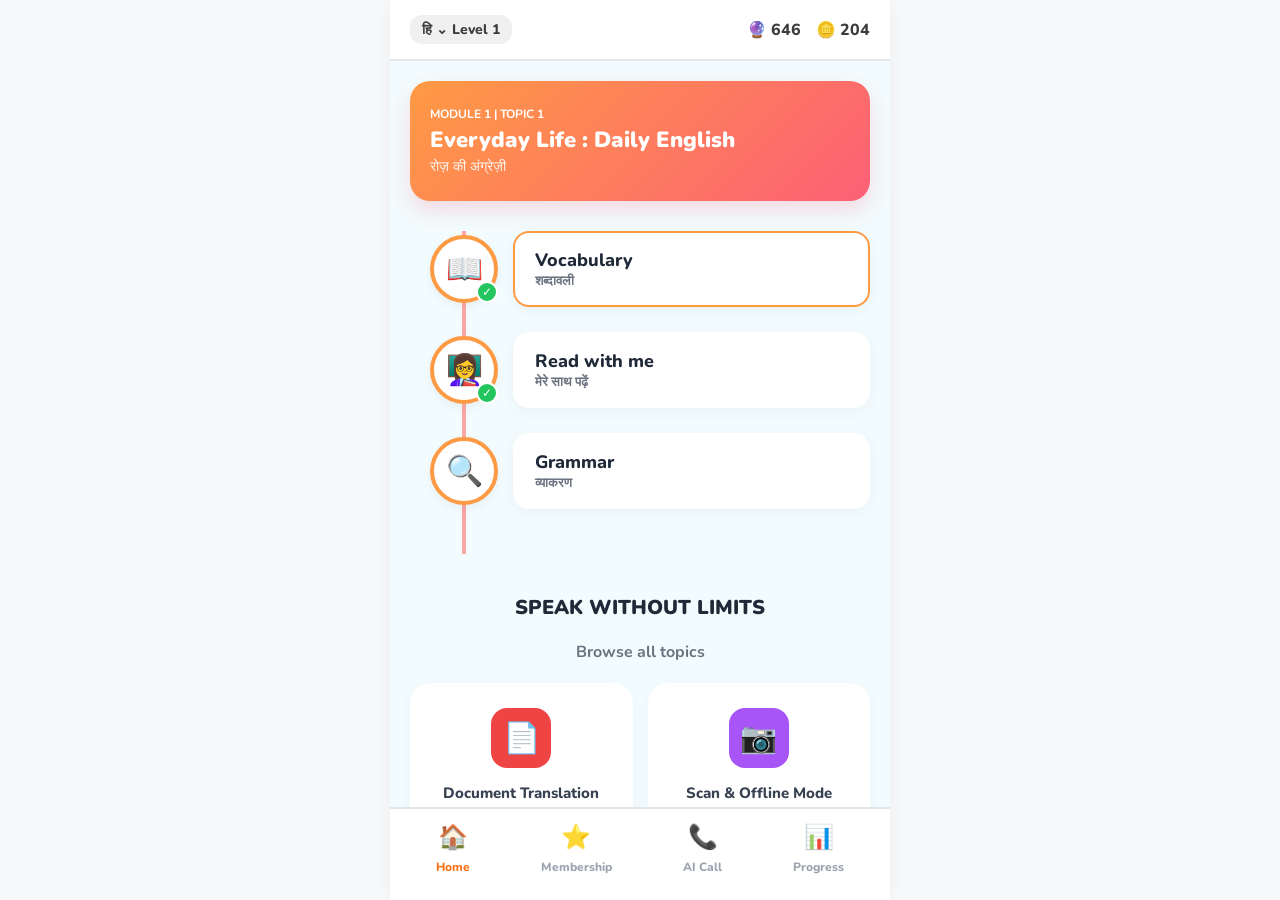
==== ai-voice-intro.html @ c95908e8 "update" ====
<!DOCTYPE html>
<html lang="en">
<head>
    <meta charset="UTF-8">
    <meta name="viewport" content="width=device-width, initial-scale=1.0, maximum-scale=1.0, user-scalable=no">
    <title>GyanAstra - Premium UI & Working AI</title>
    <link href="https://fonts.googleapis.com/css2?family=Nunito:wght@400;600;700;800;900&display=swap" rel="stylesheet">
    <style>
        /* ================= GLOBAL STYLES ================= */
        * { box-sizing: border-box; margin: 0; padding: 0; font-family: 'Nunito', sans-serif; user-select: none; -webkit-tap-highlight-color: transparent; }
        body { background: #f7f9fa; color: #3c3c3c; overflow: hidden; height: 100vh; display: flex; flex-direction: column; }
        
        .screen { display: none; flex-direction: column; height: 100vh; width: 100%; max-width: 500px; margin: 0 auto; position: relative; background: #ffffff; box-shadow: 0 0 20px rgba(0,0,0,0.05); }
        .screen.active { display: flex; animation: slideIn 0.3s ease; }
        @keyframes slideIn { from { opacity: 0; transform: translateX(20px); } to { opacity: 1; transform: translateX(0); } }

        /* ================= DASHBOARD SCREEN ================= */
        .top-bar { display: flex; justify-content: space-between; align-items: center; padding: 15px 20px; background: #fff; border-bottom: 2px solid #e5e5e5; z-index: 10; }
        .lang-select { background: #f0f0f0; padding: 5px 12px; border-radius: 12px; font-weight: 800; font-size: 14px; }
        .stats-right { display: flex; gap: 15px; font-weight: 800; font-size: 16px; align-items: center; }
        .stat-icon { display: inline-flex; align-items: center; gap: 4px; }

        .dash-content { flex: 1; overflow-y: auto; padding: 20px; padding-bottom: 100px; background: #f2fbfd; }

        /* Module Header */
        .module-header {
            background: linear-gradient(135deg, #ff9a44, #fc6076);
            border-radius: 20px; padding: 25px 20px; color: white; margin-bottom: 30px;
            box-shadow: 0 10px 20px rgba(252, 96, 118, 0.2); cursor: pointer;
        }
        .module-subtitle { font-size: 12px; font-weight: 700; text-transform: uppercase; margin-bottom: 5px; }
        .module-title { font-size: 22px; font-weight: 900; line-height: 1.2; }
        .module-hindi { font-size: 14px; opacity: 0.9; margin-top: 4px; }

        /* Vertical Path */
        .path-container { position: relative; margin-left: 20px; padding-bottom: 20px; }
        .path-line { position: absolute; left: 32px; top: 0; bottom: 0; width: 4px; background: #fca5a5; z-index: 1; }
        
        .path-node { display: flex; align-items: center; gap: 15px; margin-bottom: 25px; position: relative; z-index: 2; cursor: pointer; }
        .path-node:active { transform: scale(0.98); }
        .node-icon-wrapper { position: relative; width: 68px; height: 68px; border-radius: 50%; background: white; border: 4px solid #ff9a44; display: grid; place-items: center; box-shadow: 0 4px 10px rgba(0,0,0,0.05); }
        .node-icon { font-size: 30px; }
        .node-check { position: absolute; bottom: -4px; right: -4px; background: #22c55e; color: white; width: 22px; height: 22px; border-radius: 50%; display: grid; place-items: center; font-size: 12px; border: 2px solid white; }
        
        .node-card { background: white; flex: 1; padding: 15px 20px; border-radius: 16px; box-shadow: 0 4px 15px rgba(0,0,0,0.04); border: 2px solid transparent; }
        .path-node.active .node-card { border-color: #ff9a44; }
        .node-title { font-size: 18px; font-weight: 800; color: #1f2937; }
        .node-subtitle { font-size: 13px; color: #6b7280; font-weight: 600; }

        /* Grid Categories */
        .section-title { text-align: center; font-size: 20px; font-weight: 900; color: #1f2937; margin: 40px 0 20px; }
        .grid-menu { display: grid; grid-template-columns: 1fr 1fr; gap: 15px; }
        .grid-item { background: white; border-radius: 20px; padding: 25px 15px; text-align: center; cursor: pointer; box-shadow: 0 4px 15px rgba(0,0,0,0.03); transition: 0.2s; }
        .grid-item:active { transform: translateY(4px); }
        .grid-icon { width: 60px; height: 60px; border-radius: 16px; display: grid; place-items: center; font-size: 30px; margin: 0 auto 15px; color: white; }
        .grid-title { font-size: 15px; font-weight: 800; color: #374151; }

        /* Bottom Nav */
        .bottom-nav { position: fixed; bottom: 0; left: 0; right: 0; max-width: 500px; margin: 0 auto; background: white; border-top: 2px solid #e5e5e5; display: flex; justify-content: space-around; padding: 12px 10px 25px; z-index: 100; }
        .nav-btn { background: none; border: none; display: flex; flex-direction: column; align-items: center; gap: 6px; color: #9ca3af; font-weight: 800; font-size: 12px; cursor: pointer; }
        .nav-btn i { font-size: 24px; font-style: normal; }
        .nav-btn.active { color: #f97316; }

        /* ================= LESSON SCREEN (Duolingo Style) ================= */
        .lesson-screen-wrapper { background: #ce82ff; flex: 1; display: flex; flex-direction: column; transition: background 0.5s ease; }
        .lesson-header { display: flex; align-items: center; padding: 20px; gap: 15px; }
        .btn-close { background: none; border: none; color: white; font-size: 28px; cursor: pointer; opacity: 0.8; }
        
        .progress-track { flex: 1; height: 16px; background: rgba(255,255,255,0.3); border-radius: 10px; overflow: hidden; position: relative; }
        .progress-fill { height: 100%; width: 50%; background: #ffc800; border-radius: 10px; transition: width 0.3s ease; }
        .heart-count { color: white; font-weight: 900; font-size: 18px; display: flex; align-items: center; gap: 5px; }

        .lesson-card { background: white; flex: 1; border-top-left-radius: 30px; border-top-right-radius: 30px; padding: 30px 20px; display: flex; flex-direction: column; overflow-y: auto; padding-bottom: 140px; }
        .lesson-instruction { font-size: 24px; font-weight: 900; color: #3c3c3c; margin-bottom: 25px; }
        
        .char-area { display: flex; align-items: flex-start; gap: 15px; margin-bottom: 30px; }
        .char-avatar { font-size: 70px; }
        
        .speech-bubble { border: 2px solid #e5e5e5; border-radius: 16px; padding: 15px 20px; position: relative; display: flex; align-items: center; gap: 12px; flex: 1; }
        .btn-audio { background: #1cb0f6; border: none; border-bottom: 4px solid #1899d6; color: white; width: 45px; height: 45px; border-radius: 12px; font-size: 20px; cursor: pointer; display: grid; place-items: center; }
        .speech-text { font-size: 18px; font-weight: 600; color: #3c3c3c; }

        /* Word Blocks */
        .answer-lines { min-height: 60px; border-bottom: 2px solid #e5e5e5; border-top: 2px solid #e5e5e5; padding: 15px 0; margin-bottom: 25px; display: flex; flex-wrap: wrap; gap: 10px; }
        .word-bank { display: flex; flex-wrap: wrap; gap: 10px; justify-content: center; }
        .word-chip { border: 2px solid #e5e5e5; border-bottom: 4px solid #e5e5e5; border-radius: 12px; padding: 12px 18px; font-size: 18px; font-weight: 700; color: #3c3c3c; cursor: pointer; background: white; }
        .word-chip.placeholder { background: #e5e5e5; border-color: #e5e5e5; color: transparent; pointer-events: none; }

        /* Bottom Feedback Drawer */
        .bottom-action-bar { position: fixed; bottom: 0; left: 0; right: 0; max-width: 500px; margin: 0 auto; background: white; border-top: 2px solid #e5e5e5; padding: 20px; display: flex; flex-direction: column; gap: 15px; z-index: 100; }
        .bottom-action-bar.correct { background: #d7ffb8; border-top-color: #d7ffb8; }
        .bottom-action-bar.wrong { background: #ffdfe0; border-top-color: #ffdfe0; }
        
        .feedback-text { display: none; font-size: 20px; font-weight: 900; }
        .bottom-action-bar.correct .feedback-text { display: block; color: #58a700; }
        .bottom-action-bar.wrong .feedback-text { display: block; color: #ea2b2b; }
        .feedback-sub { display: none; font-size: 15px; font-weight: 700; color: #ea2b2b; margin-top: 4px; }
        .bottom-action-bar.wrong .feedback-sub { display: block; }

        .btn-check-action { background: #e5e5e5; color: #afafaf; border: none; border-bottom: 4px solid #cecece; border-radius: 16px; padding: 16px; font-size: 18px; font-weight: 900; text-transform: uppercase; cursor: pointer; width: 100%; }
        .btn-check-action.active { background: #58cc02; color: white; border-bottom-color: #58a700; }
        .bottom-action-bar.correct .btn-check-action { background: #58cc02; color: white; border-bottom-color: #58a700; }
        .bottom-action-bar.wrong .btn-check-action { background: #ff4b4b; color: white; border-bottom-color: #ea2b2b; }

        /* Mic Container */
        .mic-container { display: none; flex-direction: column; align-items: center; margin-top: 20px; }
        .btn-mic-large { width: 100px; height: 100px; border-radius: 50%; background: #1cb0f6; border: none; border-bottom: 8px solid #1899d6; color: white; font-size: 40px; cursor: pointer; display: grid; place-items: center; }
        .btn-mic-large.listening { background: #ff4b4b; border-bottom-color: #ea2b2b; animation: pulseMic 1s infinite alternate; }
        @keyframes pulseMic { from { box-shadow: 0 0 0 0 rgba(255, 75, 75, 0.4); } to { box-shadow: 0 0 0 20px rgba(255, 75, 75, 0); } }

        /* ================= AI CHAT SCREEN ================= */
        .ai-chat-screen { background: #f0fdf4; flex: 1; display: flex; flex-direction: column; }
        .ai-chat-header { background: #22c55e; color: white; padding: 15px 20px; display: flex; align-items: center; gap: 15px; font-size: 20px; font-weight: 800; }
        .chat-box { flex: 1; padding: 20px; overflow-y: auto; display: flex; flex-direction: column; gap: 15px; padding-bottom: 120px; }
        .msg { max-width: 80%; padding: 15px; border-radius: 16px; font-size: 16px; font-weight: 700; line-height: 1.4; }
        .msg-ai { background: white; border: 2px solid #e5e5e5; align-self: flex-start; color: #374151; }
        .msg-user { background: #22c55e; color: white; align-self: flex-end; }
        
        .ai-mic-area { position: fixed; bottom: 0; left: 0; right: 0; max-width: 500px; margin: 0 auto; background: white; padding: 20px; border-top: 2px solid #e5e5e5; text-align: center; z-index: 100; }
    </style>
</head>
<body>

    <!-- ==============================================
         SCREEN 1: DASHBOARD
    =============================================== -->
    <div id="screen-dashboard" class="screen active">
        <div class="top-bar">
            <div class="lang-select">हि ⌄ Level 1</div>
            <div class="stats-right">
                <div class="stat-icon icon-gem">🔮 <span style="color:#3c3c3c;">646</span></div>
                <div class="stat-icon icon-coin">🪙 <span style="color:#3c3c3c;">204</span></div>
            </div>
        </div>

        <div class="dash-content">
            <div class="module-header" onclick="startLesson('orange', 'translate')">
                <div class="module-subtitle">MODULE 1 | TOPIC 1</div>
                <div class="module-title">Everyday Life : Daily English</div>
                <div class="module-hindi">रोज़ की अंग्रेज़ी</div>
            </div>

            <!-- Vertical Path -->
            <div class="path-container">
                <div class="path-line"></div>
                <div class="path-node active" onclick="startLesson('purple', 'translate')">
                    <div class="node-icon-wrapper"><div class="node-icon">📖</div><div class="node-check">✓</div></div>
                    <div class="node-card"><div class="node-title">Vocabulary</div><div class="node-subtitle">शब्दावली</div></div>
                </div>
                <div class="path-node" onclick="startLesson('green', 'listen')">
                    <div class="node-icon-wrapper"><div class="node-icon">👩‍🏫</div><div class="node-check">✓</div></div>
                    <div class="node-card"><div class="node-title">Read with me</div><div class="node-subtitle">मेरे साथ पढ़ें</div></div>
                </div>
                <div class="path-node" onclick="startLesson('blue', 'speak')">
                    <div class="node-icon-wrapper"><div class="node-icon">🔍</div></div>
                    <div class="node-card"><div class="node-title">Grammar</div><div class="node-subtitle">व्याकरण</div></div>
                </div>
            </div>

            <div class="section-title">SPEAK WITHOUT LIMITS</div>
            <p style="text-align: center; color: #6b7280; margin-bottom: 20px; font-weight: 700;">Browse all topics</p>
            
            <div class="grid-menu">
                <div class="grid-item bg-red" onclick="startLesson('red', 'translate')">
                    <div class="grid-icon" style="background:#ef4444;">📄</div><div class="grid-title">Document Translation</div>
                </div>
                <div class="grid-item bg-purple" onclick="startLesson('purple', 'listen')">
                    <div class="grid-icon" style="background:#a855f7;">📷</div><div class="grid-title">Scan & Offline Mode</div>
                </div>
                <div class="grid-item bg-orange" onclick="startLesson('orange', 'speak')">
                    <div class="grid-icon" style="background:#f97316;">✈️</div><div class="grid-title">Travel Phrases</div>
                </div>
                <div class="grid-item bg-blue" onclick="openAIChat()">
                    <div class="grid-icon" style="background:#3b82f6;">🤖</div><div class="grid-title">AI Chatbot</div>
                </div>
                <div class="grid-item bg-green" onclick="startLesson('green', 'speak')">
                    <div class="grid-icon" style="background:#22c55e;">🏨</div><div class="grid-title">Dining & Hotels</div>
                </div>
                <div class="grid-item bg-purple" onclick="openAIChat()">
                    <div class="grid-icon" style="background:#4f46e5;">🗣️</div><div class="grid-title">Voice Conversation</div>
                </div>
            </div>
        </div>

        <div class="bottom-nav">
            <button class="nav-btn active" onclick="switchScreen('screen-dashboard')"><i>🏠</i>Home</button>
            <button class="nav-btn" onclick="alert('Membership feature active!')"><i>⭐</i>Membership</button>
            <button class="nav-btn" onclick="openAIChat()"><i>📞</i>AI Call</button>
            <button class="nav-btn" onclick="alert('Your streak is 5 days!')"><i>📊</i>Progress</button>
        </div>
    </div>

    <!-- ==============================================
         SCREEN 2: LESSON SCREEN
    =============================================== -->
    <div id="screen-lesson" class="screen">
        <div class="lesson-screen-wrapper" id="lesson-bg">
            <div class="lesson-header">
                <button class="btn-close" onclick="switchScreen('screen-dashboard')">✕</button>
                <div class="progress-track"><div class="progress-fill" id="progress-bar" style="width: 30%;"></div></div>
                <div class="heart-count">❤️ 5</div>
            </div>

            <div class="lesson-card">
                <div class="lesson-instruction" id="q-title">Translate this sentence</div>
                
                <div class="char-area">
                    <div class="char-avatar" id="q-avatar">🐻</div>
                    <div class="speech-bubble">
                        <button class="btn-audio" onclick="playAudio()">🔊</button>
                        <div class="speech-text" id="q-text">I want a salad.</div>
                    </div>
                </div>

                <div id="ui-translate" style="display:block;">
                    <div class="answer-lines" id="answer-box"></div>
                    <div class="word-bank" id="word-bank"></div>
                </div>

                <div id="ui-speak" class="mic-container">
                    <button class="btn-mic-large" id="lesson-mic-btn" onclick="toggleLessonMic()">🎙️</button>
                    <div id="lesson-mic-res" style="margin-top:20px; font-weight:800; color:#1cb0f6; font-size:18px;">TAP TO SPEAK</div>
                </div>
            </div>

            <div class="bottom-action-bar" id="action-bar">
                <div>
                    <div class="feedback-text" id="fb-title">Correct!</div>
                    <div class="feedback-sub" id="fb-sub">Correct answer: Yo quiero una ensalada</div>
                </div>
                <button class="btn-check-action" id="btn-check" disabled onclick="checkAnswer()">CHECK</button>
            </div>
        </div>
    </div>

    <!-- ==============================================
         SCREEN 3: AI CHAT SCREEN
    =============================================== -->
    <div id="screen-ai" class="screen">
        <div class="ai-chat-screen">
            <div class="ai-chat-header">
                <button class="btn-close" onclick="switchScreen('screen-dashboard')">←</button>
                <span>GyanAstra AI Tutor</span>
            </div>
            
            <div class="chat-box" id="chat-history">
                <div class="msg msg-ai">🤖 Hello! I am your AI English Teacher. Tap the mic and speak in English. I will correct your grammar!</div>
            </div>

            <div class="ai-mic-area">
                <p id="ai-mic-status" style="color:#6b7280; font-weight:800; margin-bottom:8px;">TAP MIC TO TALK</p>
                <button class="btn-mic-large" id="ai-mic-btn" style="width:70px; height:70px; font-size:28px;" onclick="toggleAIChatMic()">🎙️</button>
            </div>
        </div>
    </div>

    <script>
        /* =======================================================
           👉 API KEY CONFIGURATION
        ======================================================= */
        const GEMINI_API_KEY = "YAHAN_APNI_API_KEY_PASTE_KAREIN";

        /* ================= STATE & LOGIC ================= */
        let currentMode = '';
        let selectedWords = [];
        let correctAnswerWords = ["Yo", "quiero", "una", "ensalada"];

        const bgColors = {
            'purple': '#ce82ff',
            'green': '#58cc02',
            'blue': '#1cb0f6',
            'red': '#ff4b4b',
            'orange': '#ff914d'
        };

        function switchScreen(id) {
            document.querySelectorAll('.screen').forEach(s => s.classList.remove('active'));
            document.getElementById(id).classList.add('active');
            window.speechSynthesis.cancel();
        }

        /* --- START LESSON --- */
        function startLesson(colorCode, mode) {
            document.getElementById('lesson-bg').style.background = bgColors[colorCode] || bgColors['purple'];
            document.getElementById('action-bar').className = "bottom-action-bar";
            document.getElementById('btn-check').className = "btn-check-action";
            document.getElementById('btn-check').innerText = "CHECK";
            document.getElementById('progress-bar').style.width = "40%";
            document.getElementById('btn-check').disabled = true;
            document.getElementById('fb-sub').style.display = "none";
            selectedWords = [];
            currentMode = mode;

            if (mode === 'translate') {
                document.getElementById('ui-translate').style.display = "block";
                document.getElementById('ui-speak').style.display = "none";
                document.getElementById('q-title').innerText = "Translate this sentence";
                document.getElementById('q-text').innerText = "I want a salad.";
                document.getElementById('q-avatar').innerText = "🧑‍🦰";
                correctAnswerWords = ["Yo", "quiero", "una", "ensalada"];
                setupWordBlocks(["Yo", "vaso", "quiero", "sin", "una", "ensalada", "jugo"]);
            } else {
                document.getElementById('ui-translate').style.display = "none";
                document.getElementById('ui-speak').style.display = "flex";
                document.getElementById('q-title').innerText = "Speak this sentence";
                document.getElementById('q-text').innerText = "Disculpe, por favor.";
                document.getElementById('q-avatar').innerText = "🐻";
                document.getElementById('lesson-mic-res').innerText = "TAP TO SPEAK";
                document.getElementById('btn-check').disabled = false;
                document.getElementById('btn-check').classList.add('active');
            }

            switchScreen('screen-lesson');
        }

        /* --- WORD BLOCKS LOGIC --- */
        function setupWordBlocks(words) {
            const bank = document.getElementById('word-bank');
            const ansBox = document.getElementById('answer-box');
            bank.innerHTML = "";
            ansBox.innerHTML = "";

            words.sort(() => Math.random() - 0.5).forEach((word) => {
                let chip = document.createElement('div');
                chip.className = "word-chip";
                chip.innerText = word;
                
                chip.onclick = () => {
                    if (chip.classList.contains('placeholder')) return;
                    chip.classList.add('placeholder');
                    
                    let ansChip = document.createElement('div');
                    ansChip.className = "word-chip";
                    ansChip.innerText = word;
                    
                    ansChip.onclick = () => {
                        ansChip.remove();
                        chip.classList.remove('placeholder');
                        selectedWords.splice(selectedWords.indexOf(word), 1);
                        validateCheckButton();
                    };
                    
                    ansBox.appendChild(ansChip);
                    selectedWords.push(word);
                    validateCheckButton();
                };
                bank.appendChild(chip);
            });
        }

        function validateCheckButton() {
            const btn = document.getElementById('btn-check');
            if (selectedWords.length > 0) {
                btn.disabled = false;
                btn.classList.add('active');
            } else {
                btn.disabled = true;
                btn.classList.remove('active');
            }
        }

        /* --- CHECK ANSWER --- */
        function checkAnswer() {
            const bar = document.getElementById('action-bar');
            const btn = document.getElementById('btn-check');

            if (btn.innerText === "CONTINUE") {
                switchScreen('screen-dashboard');
                return;
            }

            let isCorrect = true;
            if (currentMode === 'translate') {
                if (selectedWords.length !== correctAnswerWords.length) {
                    isCorrect = false;
                } else {
                    for(let i=0; i<selectedWords.length; i++) {
                        if(selectedWords[i] !== correctAnswerWords[i]) isCorrect = false;
                    }
                }
            }

            if (isCorrect) {
                bar.className = "bottom-action-bar correct";
                document.getElementById('fb-title').innerText = "✅ Excellent!";
                document.getElementById('progress-bar').style.width = "100%";
            } else {
                bar.className = "bottom-action-bar wrong";
                document.getElementById('fb-title').innerText = "❌ Incorrect";
                document.getElementById('fb-sub').innerText = `Correct answer: ${correctAnswerWords.join(" ")}`;
                document.getElementById('fb-sub').style.display = "block";
            }

            btn.innerText = "CONTINUE";
            btn.disabled = false;
        }

        function playAudio() {
            if('speechSynthesis' in window) {
                let u = new SpeechSynthesisUtterance(document.getElementById('q-text').innerText);
                u.lang = 'en-US';
                window.speechSynthesis.speak(u);
            }
        }

        /* --- LESSON MIC LOGIC --- */
        let lessonSR;
        function toggleLessonMic() {
            const SR = window.SpeechRecognition || window.webkitSpeechRecognition;
            if(!SR) return alert("Mic not supported!");
            if(!lessonSR) {
                lessonSR = new SR();
                lessonSR.lang = "en-US";
                lessonSR.onresult = (e) => {
                    let text = e.results[0][0].transcript;
                    document.getElementById('lesson-mic-res').innerText = `You said: "${text}"`;
                    document.getElementById('lesson-mic-btn').classList.remove('listening');
                };
            }
            lessonSR.start();
            document.getElementById('lesson-mic-btn').classList.add('listening');
            document.getElementById('lesson-mic-res').innerText = "Listening...";
        }

        /* =======================================================
           REAL AI CHATBOT (GEMINI API)
        ======================================================= */
        function openAIChat() {
            switchScreen('screen-ai');
        }

        let aiSR;
        function toggleAIChatMic() {
            const SR = window.SpeechRecognition || window.webkitSpeechRecognition;
            if(!SR) return alert("Mic not supported!");

            if(!aiSR) {
                aiSR = new SR();
                aiSR.lang = 'en-US';
                aiSR.onresult = async (e) => {
                    let text = e.results[0][0].transcript;
                    document.getElementById('ai-mic-btn').classList.remove('recording');
                    document.getElementById('ai-mic-status').innerText = "TAP MIC TO TALK";
                    
                    appendChat('user', text);
                    let reply = await callGeminiAI(text);
                    appendChat('ai', reply);
                    speakText(reply);
                };
            }

            aiSR.start();
            document.getElementById('ai-mic-btn').classList.add('recording');
            document.getElementById('ai-mic-status').innerText = "Listening...";
        }

        async function callGeminiAI(userText) {
            if(GEMINI_API_KEY === "YAHAN_APNI_API_KEY_PASTE_KAREIN" || GEMINI_API_KEY === "") {
                return "Please put your Gemini API key in the code first (Line 27).";
            }

            const prompt = `You are a friendly Spoken English Teacher. The user said: "${userText}". Keep your reply under 2 sentences, correct grammar if wrong, and encourage them.`;
            try {
                const res = await fetch(`https://generativelanguage.googleapis.com/v1beta/models/gemini-1.5-flash:generateContent?key=${GEMINI_API_KEY}`, {
                    method: "POST", headers: { "Content-Type": "application/json" },
                    body: JSON.stringify({ contents: [{ parts: [{ text: prompt }] }] })
                });
                const data = await res.json();
                return data.candidates[0].content.parts[0].text;
            } catch(e) {
                return "Network error. Please check your internet connection.";
            }
        }

        function appendChat(role, text) {
            const box = document.getElementById('chat-history');
            let div = document.createElement('div');
            div.className = `msg msg-${role}`;
            div.innerText = (role === 'ai' ? '🤖 ' : '') + text;
            box.appendChild(div);
            box.scrollTop = box.scrollHeight;
        }

        function speakText(text) {
            if('speechSynthesis' in window) {
                window.speechSynthesis.cancel();
                let u = new SpeechSynthesisUtterance(text);
                u.lang = 'en-US'; u.rate = 0.9;
                window.speechSynthesis.speak(u);
            }
        }
    </script>
</body>
</html>
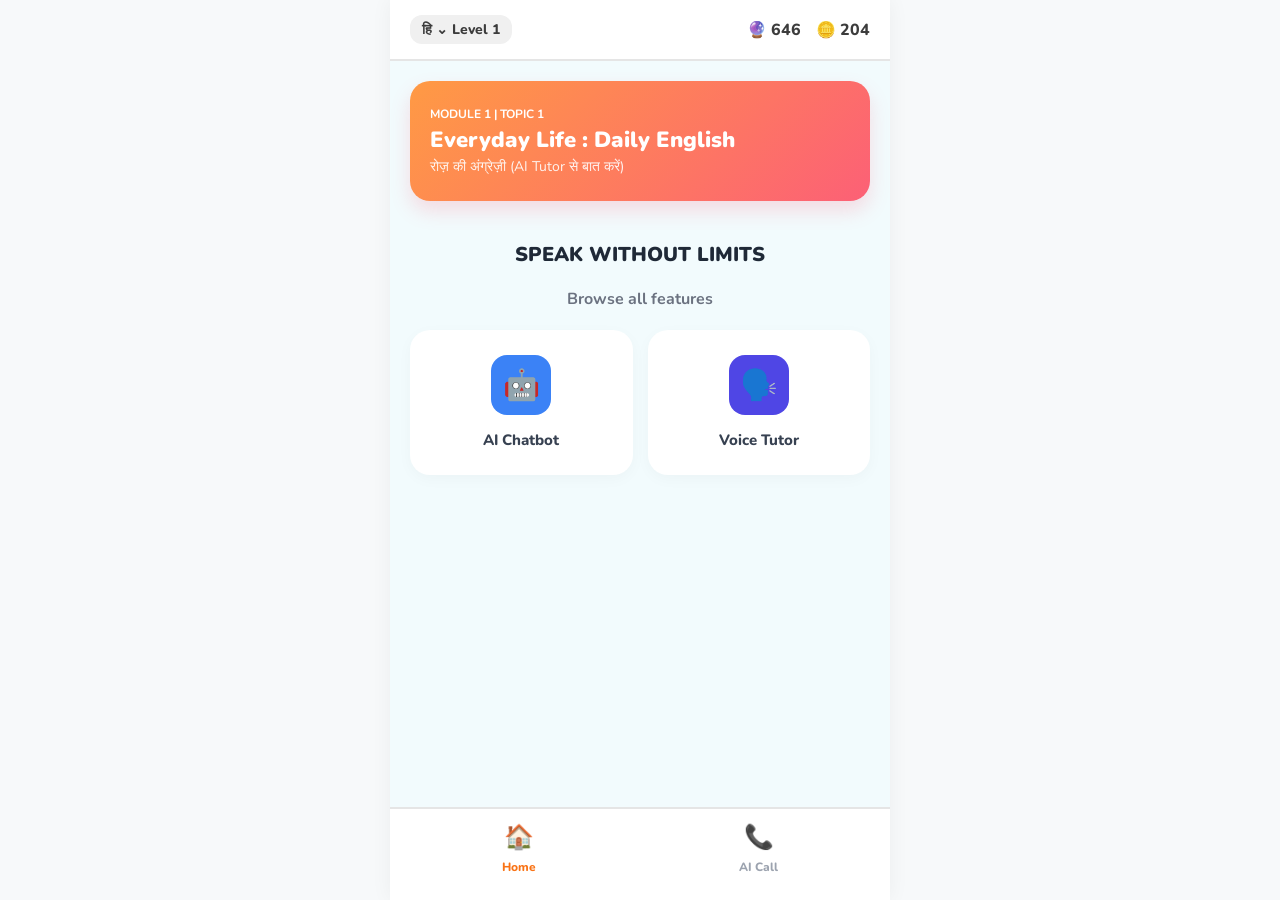
==== commit 17ddf13e: "update" ====
--- a/ai-voice-intro.html
+++ b/ai-voice-intro.html
@@ -6,7 +6,6 @@
     <title>GyanAstra - Premium UI & Working AI</title>
     <link href="https://fonts.googleapis.com/css2?family=Nunito:wght@400;600;700;800;900&display=swap" rel="stylesheet">
     <style>
-        /* ================= GLOBAL STYLES ================= */
         * { box-sizing: border-box; margin: 0; padding: 0; font-family: 'Nunito', sans-serif; user-select: none; -webkit-tap-highlight-color: transparent; }
         body { background: #f7f9fa; color: #3c3c3c; overflow: hidden; height: 100vh; display: flex; flex-direction: column; }
         
@@ -14,7 +13,7 @@
         .screen.active { display: flex; animation: slideIn 0.3s ease; }
         @keyframes slideIn { from { opacity: 0; transform: translateX(20px); } to { opacity: 1; transform: translateX(0); } }
 
-        /* ================= DASHBOARD SCREEN ================= */
+        /* Top Bar */
         .top-bar { display: flex; justify-content: space-between; align-items: center; padding: 15px 20px; background: #fff; border-bottom: 2px solid #e5e5e5; z-index: 10; }
         .lang-select { background: #f0f0f0; padding: 5px 12px; border-radius: 12px; font-weight: 800; font-size: 14px; }
         .stats-right { display: flex; gap: 15px; font-weight: 800; font-size: 16px; align-items: center; }
@@ -37,7 +36,6 @@
         .path-line { position: absolute; left: 32px; top: 0; bottom: 0; width: 4px; background: #fca5a5; z-index: 1; }
         
         .path-node { display: flex; align-items: center; gap: 15px; margin-bottom: 25px; position: relative; z-index: 2; cursor: pointer; }
-        .path-node:active { transform: scale(0.98); }
         .node-icon-wrapper { position: relative; width: 68px; height: 68px; border-radius: 50%; background: white; border: 4px solid #ff9a44; display: grid; place-items: center; box-shadow: 0 4px 10px rgba(0,0,0,0.05); }
         .node-icon { font-size: 30px; }
         .node-check { position: absolute; bottom: -4px; right: -4px; background: #22c55e; color: white; width: 22px; height: 22px; border-radius: 50%; display: grid; place-items: center; font-size: 12px; border: 2px solid white; }
@@ -61,181 +59,57 @@
         .nav-btn i { font-size: 24px; font-style: normal; }
         .nav-btn.active { color: #f97316; }
 
-        /* ================= LESSON SCREEN (Duolingo Style) ================= */
-        .lesson-screen-wrapper { background: #ce82ff; flex: 1; display: flex; flex-direction: column; transition: background 0.5s ease; }
-        .lesson-header { display: flex; align-items: center; padding: 20px; gap: 15px; }
-        .btn-close { background: none; border: none; color: white; font-size: 28px; cursor: pointer; opacity: 0.8; }
-        
-        .progress-track { flex: 1; height: 16px; background: rgba(255,255,255,0.3); border-radius: 10px; overflow: hidden; position: relative; }
-        .progress-fill { height: 100%; width: 50%; background: #ffc800; border-radius: 10px; transition: width 0.3s ease; }
-        .heart-count { color: white; font-weight: 900; font-size: 18px; display: flex; align-items: center; gap: 5px; }
-
-        .lesson-card { background: white; flex: 1; border-top-left-radius: 30px; border-top-right-radius: 30px; padding: 30px 20px; display: flex; flex-direction: column; overflow-y: auto; padding-bottom: 140px; }
-        .lesson-instruction { font-size: 24px; font-weight: 900; color: #3c3c3c; margin-bottom: 25px; }
-        
-        .char-area { display: flex; align-items: flex-start; gap: 15px; margin-bottom: 30px; }
-        .char-avatar { font-size: 70px; }
-        
-        .speech-bubble { border: 2px solid #e5e5e5; border-radius: 16px; padding: 15px 20px; position: relative; display: flex; align-items: center; gap: 12px; flex: 1; }
-        .btn-audio { background: #1cb0f6; border: none; border-bottom: 4px solid #1899d6; color: white; width: 45px; height: 45px; border-radius: 12px; font-size: 20px; cursor: pointer; display: grid; place-items: center; }
-        .speech-text { font-size: 18px; font-weight: 600; color: #3c3c3c; }
-
-        /* Word Blocks */
-        .answer-lines { min-height: 60px; border-bottom: 2px solid #e5e5e5; border-top: 2px solid #e5e5e5; padding: 15px 0; margin-bottom: 25px; display: flex; flex-wrap: wrap; gap: 10px; }
-        .word-bank { display: flex; flex-wrap: wrap; gap: 10px; justify-content: center; }
-        .word-chip { border: 2px solid #e5e5e5; border-bottom: 4px solid #e5e5e5; border-radius: 12px; padding: 12px 18px; font-size: 18px; font-weight: 700; color: #3c3c3c; cursor: pointer; background: white; }
-        .word-chip.placeholder { background: #e5e5e5; border-color: #e5e5e5; color: transparent; pointer-events: none; }
-
-        /* Bottom Feedback Drawer */
-        .bottom-action-bar { position: fixed; bottom: 0; left: 0; right: 0; max-width: 500px; margin: 0 auto; background: white; border-top: 2px solid #e5e5e5; padding: 20px; display: flex; flex-direction: column; gap: 15px; z-index: 100; }
-        .bottom-action-bar.correct { background: #d7ffb8; border-top-color: #d7ffb8; }
-        .bottom-action-bar.wrong { background: #ffdfe0; border-top-color: #ffdfe0; }
-        
-        .feedback-text { display: none; font-size: 20px; font-weight: 900; }
-        .bottom-action-bar.correct .feedback-text { display: block; color: #58a700; }
-        .bottom-action-bar.wrong .feedback-text { display: block; color: #ea2b2b; }
-        .feedback-sub { display: none; font-size: 15px; font-weight: 700; color: #ea2b2b; margin-top: 4px; }
-        .bottom-action-bar.wrong .feedback-sub { display: block; }
-
-        .btn-check-action { background: #e5e5e5; color: #afafaf; border: none; border-bottom: 4px solid #cecece; border-radius: 16px; padding: 16px; font-size: 18px; font-weight: 900; text-transform: uppercase; cursor: pointer; width: 100%; }
-        .btn-check-action.active { background: #58cc02; color: white; border-bottom-color: #58a700; }
-        .bottom-action-bar.correct .btn-check-action { background: #58cc02; color: white; border-bottom-color: #58a700; }
-        .bottom-action-bar.wrong .btn-check-action { background: #ff4b4b; color: white; border-bottom-color: #ea2b2b; }
-
-        /* Mic Container */
-        .mic-container { display: none; flex-direction: column; align-items: center; margin-top: 20px; }
-        .btn-mic-large { width: 100px; height: 100px; border-radius: 50%; background: #1cb0f6; border: none; border-bottom: 8px solid #1899d6; color: white; font-size: 40px; cursor: pointer; display: grid; place-items: center; }
-        .btn-mic-large.listening { background: #ff4b4b; border-bottom-color: #ea2b2b; animation: pulseMic 1s infinite alternate; }
-        @keyframes pulseMic { from { box-shadow: 0 0 0 0 rgba(255, 75, 75, 0.4); } to { box-shadow: 0 0 0 20px rgba(255, 75, 75, 0); } }
-
-        /* ================= AI CHAT SCREEN ================= */
+        /* AI Chat Screen */
         .ai-chat-screen { background: #f0fdf4; flex: 1; display: flex; flex-direction: column; }
         .ai-chat-header { background: #22c55e; color: white; padding: 15px 20px; display: flex; align-items: center; gap: 15px; font-size: 20px; font-weight: 800; }
+        .btn-close { background: none; border: none; color: white; font-size: 28px; cursor: pointer; }
         .chat-box { flex: 1; padding: 20px; overflow-y: auto; display: flex; flex-direction: column; gap: 15px; padding-bottom: 120px; }
         .msg { max-width: 80%; padding: 15px; border-radius: 16px; font-size: 16px; font-weight: 700; line-height: 1.4; }
         .msg-ai { background: white; border: 2px solid #e5e5e5; align-self: flex-start; color: #374151; }
         .msg-user { background: #22c55e; color: white; align-self: flex-end; }
-        
         .ai-mic-area { position: fixed; bottom: 0; left: 0; right: 0; max-width: 500px; margin: 0 auto; background: white; padding: 20px; border-top: 2px solid #e5e5e5; text-align: center; z-index: 100; }
+        .btn-mic-large { width: 70px; height: 70px; border-radius: 50%; background: #1cb0f6; border: none; border-bottom: 6px solid #1899d6; color: white; font-size: 28px; cursor: pointer; display: grid; place-items: center; margin: 0 auto; }
     </style>
 </head>
 <body>
 
-    <!-- ==============================================
-         SCREEN 1: DASHBOARD
-    =============================================== -->
+    <!-- SCREEN 1: DASHBOARD -->
     <div id="screen-dashboard" class="screen active">
         <div class="top-bar">
             <div class="lang-select">हि ⌄ Level 1</div>
             <div class="stats-right">
-                <div class="stat-icon icon-gem">🔮 <span style="color:#3c3c3c;">646</span></div>
-                <div class="stat-icon icon-coin">🪙 <span style="color:#3c3c3c;">204</span></div>
+                <div class="stat-icon">🔮 <span>646</span></div>
+                <div class="stat-icon">🪙 <span>204</span></div>
             </div>
         </div>
 
         <div class="dash-content">
-            <div class="module-header" onclick="startLesson('orange', 'translate')">
+            <div class="module-header" onclick="openAIChat()">
                 <div class="module-subtitle">MODULE 1 | TOPIC 1</div>
                 <div class="module-title">Everyday Life : Daily English</div>
-                <div class="module-hindi">रोज़ की अंग्रेज़ी</div>
-            </div>
-
-            <!-- Vertical Path -->
-            <div class="path-container">
-                <div class="path-line"></div>
-                <div class="path-node active" onclick="startLesson('purple', 'translate')">
-                    <div class="node-icon-wrapper"><div class="node-icon">📖</div><div class="node-check">✓</div></div>
-                    <div class="node-card"><div class="node-title">Vocabulary</div><div class="node-subtitle">शब्दावली</div></div>
-                </div>
-                <div class="path-node" onclick="startLesson('green', 'listen')">
-                    <div class="node-icon-wrapper"><div class="node-icon">👩‍🏫</div><div class="node-check">✓</div></div>
-                    <div class="node-card"><div class="node-title">Read with me</div><div class="node-subtitle">मेरे साथ पढ़ें</div></div>
-                </div>
-                <div class="path-node" onclick="startLesson('blue', 'speak')">
-                    <div class="node-icon-wrapper"><div class="node-icon">🔍</div></div>
-                    <div class="node-card"><div class="node-title">Grammar</div><div class="node-subtitle">व्याकरण</div></div>
-                </div>
+                <div class="module-hindi">रोज़ की अंग्रेज़ी (AI Tutor से बात करें)</div>
             </div>
 
             <div class="section-title">SPEAK WITHOUT LIMITS</div>
-            <p style="text-align: center; color: #6b7280; margin-bottom: 20px; font-weight: 700;">Browse all topics</p>
+            <p style="text-align: center; color: #6b7280; margin-bottom: 20px; font-weight: 700;">Browse all features</p>
             
             <div class="grid-menu">
-                <div class="grid-item bg-red" onclick="startLesson('red', 'translate')">
-                    <div class="grid-icon" style="background:#ef4444;">📄</div><div class="grid-title">Document Translation</div>
-                </div>
-                <div class="grid-item bg-purple" onclick="startLesson('purple', 'listen')">
-                    <div class="grid-icon" style="background:#a855f7;">📷</div><div class="grid-title">Scan & Offline Mode</div>
-                </div>
-                <div class="grid-item bg-orange" onclick="startLesson('orange', 'speak')">
-                    <div class="grid-icon" style="background:#f97316;">✈️</div><div class="grid-title">Travel Phrases</div>
-                </div>
-                <div class="grid-item bg-blue" onclick="openAIChat()">
+                <div class="grid-item" onclick="openAIChat()">
                     <div class="grid-icon" style="background:#3b82f6;">🤖</div><div class="grid-title">AI Chatbot</div>
                 </div>
-                <div class="grid-item bg-green" onclick="startLesson('green', 'speak')">
-                    <div class="grid-icon" style="background:#22c55e;">🏨</div><div class="grid-title">Dining & Hotels</div>
-                </div>
-                <div class="grid-item bg-purple" onclick="openAIChat()">
-                    <div class="grid-icon" style="background:#4f46e5;">🗣️</div><div class="grid-title">Voice Conversation</div>
+                <div class="grid-item" onclick="openAIChat()">
+                    <div class="grid-icon" style="background:#4f46e5;">🗣️</div><div class="grid-title">Voice Tutor</div>
                 </div>
             </div>
         </div>
 
         <div class="bottom-nav">
             <button class="nav-btn active" onclick="switchScreen('screen-dashboard')"><i>🏠</i>Home</button>
-            <button class="nav-btn" onclick="alert('Membership feature active!')"><i>⭐</i>Membership</button>
             <button class="nav-btn" onclick="openAIChat()"><i>📞</i>AI Call</button>
-            <button class="nav-btn" onclick="alert('Your streak is 5 days!')"><i>📊</i>Progress</button>
         </div>
     </div>
 
-    <!-- ==============================================
-         SCREEN 2: LESSON SCREEN
-    =============================================== -->
-    <div id="screen-lesson" class="screen">
-        <div class="lesson-screen-wrapper" id="lesson-bg">
-            <div class="lesson-header">
-                <button class="btn-close" onclick="switchScreen('screen-dashboard')">✕</button>
-                <div class="progress-track"><div class="progress-fill" id="progress-bar" style="width: 30%;"></div></div>
-                <div class="heart-count">❤️ 5</div>
-            </div>
-
-            <div class="lesson-card">
-                <div class="lesson-instruction" id="q-title">Translate this sentence</div>
-                
-                <div class="char-area">
-                    <div class="char-avatar" id="q-avatar">🐻</div>
-                    <div class="speech-bubble">
-                        <button class="btn-audio" onclick="playAudio()">🔊</button>
-                        <div class="speech-text" id="q-text">I want a salad.</div>
-                    </div>
-                </div>
-
-                <div id="ui-translate" style="display:block;">
-                    <div class="answer-lines" id="answer-box"></div>
-                    <div class="word-bank" id="word-bank"></div>
-                </div>
-
-                <div id="ui-speak" class="mic-container">
-                    <button class="btn-mic-large" id="lesson-mic-btn" onclick="toggleLessonMic()">🎙️</button>
-                    <div id="lesson-mic-res" style="margin-top:20px; font-weight:800; color:#1cb0f6; font-size:18px;">TAP TO SPEAK</div>
-                </div>
-            </div>
-
-            <div class="bottom-action-bar" id="action-bar">
-                <div>
-                    <div class="feedback-text" id="fb-title">Correct!</div>
-                    <div class="feedback-sub" id="fb-sub">Correct answer: Yo quiero una ensalada</div>
-                </div>
-                <button class="btn-check-action" id="btn-check" disabled onclick="checkAnswer()">CHECK</button>
-            </div>
-        </div>
-    </div>
-
-    <!-- ==============================================
-         SCREEN 3: AI CHAT SCREEN
-    =============================================== -->
+    <!-- SCREEN 2: AI CHAT SCREEN -->
     <div id="screen-ai" class="screen">
         <div class="ai-chat-screen">
             <div class="ai-chat-header">
@@ -244,34 +118,18 @@
             </div>
             
             <div class="chat-box" id="chat-history">
-                <div class="msg msg-ai">🤖 Hello! I am your AI English Teacher. Tap the mic and speak in English. I will correct your grammar!</div>
+                <div class="msg msg-ai">🤖 Hello! I am your AI English Teacher. Type or use mic to chat with me!</div>
             </div>
 
             <div class="ai-mic-area">
                 <p id="ai-mic-status" style="color:#6b7280; font-weight:800; margin-bottom:8px;">TAP MIC TO TALK</p>
-                <button class="btn-mic-large" id="ai-mic-btn" style="width:70px; height:70px; font-size:28px;" onclick="toggleAIChatMic()">🎙️</button>
+                <button class="btn-mic-large" id="ai-mic-btn" onclick="toggleAIChatMic()">🎙️</button>
             </div>
         </div>
     </div>
 
     <script>
-        /* =======================================================
-           👉 API KEY CONFIGURATION
-        ======================================================= */
-        const GEMINI_API_KEY = "YAHAN_APNI_API_KEY_PASTE_KAREIN";
-
-        /* ================= STATE & LOGIC ================= */
-        let currentMode = '';
-        let selectedWords = [];
-        let correctAnswerWords = ["Yo", "quiero", "una", "ensalada"];
-
-        const bgColors = {
-            'purple': '#ce82ff',
-            'green': '#58cc02',
-            'blue': '#1cb0f6',
-            'red': '#ff4b4b',
-            'orange': '#ff914d'
-        };
+        const GEMINI_API_KEY = "YAHAN_APNI_API_KEY_PASTE_KAREIN"; // अपनी असली API Key यहाँ डालें
 
         function switchScreen(id) {
             document.querySelectorAll('.screen').forEach(s => s.classList.remove('active'));
@@ -279,152 +137,6 @@
             window.speechSynthesis.cancel();
         }
 
-        /* --- START LESSON --- */
-        function startLesson(colorCode, mode) {
-            document.getElementById('lesson-bg').style.background = bgColors[colorCode] || bgColors['purple'];
-            document.getElementById('action-bar').className = "bottom-action-bar";
-            document.getElementById('btn-check').className = "btn-check-action";
-            document.getElementById('btn-check').innerText = "CHECK";
-            document.getElementById('progress-bar').style.width = "40%";
-            document.getElementById('btn-check').disabled = true;
-            document.getElementById('fb-sub').style.display = "none";
-            selectedWords = [];
-            currentMode = mode;
-
-            if (mode === 'translate') {
-                document.getElementById('ui-translate').style.display = "block";
-                document.getElementById('ui-speak').style.display = "none";
-                document.getElementById('q-title').innerText = "Translate this sentence";
-                document.getElementById('q-text').innerText = "I want a salad.";
-                document.getElementById('q-avatar').innerText = "🧑‍🦰";
-                correctAnswerWords = ["Yo", "quiero", "una", "ensalada"];
-                setupWordBlocks(["Yo", "vaso", "quiero", "sin", "una", "ensalada", "jugo"]);
-            } else {
-                document.getElementById('ui-translate').style.display = "none";
-                document.getElementById('ui-speak').style.display = "flex";
-                document.getElementById('q-title').innerText = "Speak this sentence";
-                document.getElementById('q-text').innerText = "Disculpe, por favor.";
-                document.getElementById('q-avatar').innerText = "🐻";
-                document.getElementById('lesson-mic-res').innerText = "TAP TO SPEAK";
-                document.getElementById('btn-check').disabled = false;
-                document.getElementById('btn-check').classList.add('active');
-            }
-
-            switchScreen('screen-lesson');
-        }
-
-        /* --- WORD BLOCKS LOGIC --- */
-        function setupWordBlocks(words) {
-            const bank = document.getElementById('word-bank');
-            const ansBox = document.getElementById('answer-box');
-            bank.innerHTML = "";
-            ansBox.innerHTML = "";
-
-            words.sort(() => Math.random() - 0.5).forEach((word) => {
-                let chip = document.createElement('div');
-                chip.className = "word-chip";
-                chip.innerText = word;
-                
-                chip.onclick = () => {
-                    if (chip.classList.contains('placeholder')) return;
-                    chip.classList.add('placeholder');
-                    
-                    let ansChip = document.createElement('div');
-                    ansChip.className = "word-chip";
-                    ansChip.innerText = word;
-                    
-                    ansChip.onclick = () => {
-                        ansChip.remove();
-                        chip.classList.remove('placeholder');
-                        selectedWords.splice(selectedWords.indexOf(word), 1);
-                        validateCheckButton();
-                    };
-                    
-                    ansBox.appendChild(ansChip);
-                    selectedWords.push(word);
-                    validateCheckButton();
-                };
-                bank.appendChild(chip);
-            });
-        }
-
-        function validateCheckButton() {
-            const btn = document.getElementById('btn-check');
-            if (selectedWords.length > 0) {
-                btn.disabled = false;
-                btn.classList.add('active');
-            } else {
-                btn.disabled = true;
-                btn.classList.remove('active');
-            }
-        }
-
-        /* --- CHECK ANSWER --- */
-        function checkAnswer() {
-            const bar = document.getElementById('action-bar');
-            const btn = document.getElementById('btn-check');
-
-            if (btn.innerText === "CONTINUE") {
-                switchScreen('screen-dashboard');
-                return;
-            }
-
-            let isCorrect = true;
-            if (currentMode === 'translate') {
-                if (selectedWords.length !== correctAnswerWords.length) {
-                    isCorrect = false;
-                } else {
-                    for(let i=0; i<selectedWords.length; i++) {
-                        if(selectedWords[i] !== correctAnswerWords[i]) isCorrect = false;
-                    }
-                }
-            }
-
-            if (isCorrect) {
-                bar.className = "bottom-action-bar correct";
-                document.getElementById('fb-title').innerText = "✅ Excellent!";
-                document.getElementById('progress-bar').style.width = "100%";
-            } else {
-                bar.className = "bottom-action-bar wrong";
-                document.getElementById('fb-title').innerText = "❌ Incorrect";
-                document.getElementById('fb-sub').innerText = `Correct answer: ${correctAnswerWords.join(" ")}`;
-                document.getElementById('fb-sub').style.display = "block";
-            }
-
-            btn.innerText = "CONTINUE";
-            btn.disabled = false;
-        }
-
-        function playAudio() {
-            if('speechSynthesis' in window) {
-                let u = new SpeechSynthesisUtterance(document.getElementById('q-text').innerText);
-                u.lang = 'en-US';
-                window.speechSynthesis.speak(u);
-            }
-        }
-
-        /* --- LESSON MIC LOGIC --- */
-        let lessonSR;
-        function toggleLessonMic() {
-            const SR = window.SpeechRecognition || window.webkitSpeechRecognition;
-            if(!SR) return alert("Mic not supported!");
-            if(!lessonSR) {
-                lessonSR = new SR();
-                lessonSR.lang = "en-US";
-                lessonSR.onresult = (e) => {
-                    let text = e.results[0][0].transcript;
-                    document.getElementById('lesson-mic-res').innerText = `You said: "${text}"`;
-                    document.getElementById('lesson-mic-btn').classList.remove('listening');
-                };
-            }
-            lessonSR.start();
-            document.getElementById('lesson-mic-btn').classList.add('listening');
-            document.getElementById('lesson-mic-res').innerText = "Listening...";
-        }
-
-        /* =======================================================
-           REAL AI CHATBOT (GEMINI API)
-        ======================================================= */
         function openAIChat() {
             switchScreen('screen-ai');
         }
@@ -432,14 +144,13 @@
         let aiSR;
         function toggleAIChatMic() {
             const SR = window.SpeechRecognition || window.webkitSpeechRecognition;
-            if(!SR) return alert("Mic not supported!");
+            if(!SR) return alert("Speech Recognition not supported in this browser!");
 
             if(!aiSR) {
                 aiSR = new SR();
                 aiSR.lang = 'en-US';
                 aiSR.onresult = async (e) => {
                     let text = e.results[0][0].transcript;
-                    document.getElementById('ai-mic-btn').classList.remove('recording');
                     document.getElementById('ai-mic-status').innerText = "TAP MIC TO TALK";
                     
                     appendChat('user', text);
@@ -450,13 +161,12 @@
             }
 
             aiSR.start();
-            document.getElementById('ai-mic-btn').classList.add('recording');
             document.getElementById('ai-mic-status').innerText = "Listening...";
         }
 
         async function callGeminiAI(userText) {
-            if(GEMINI_API_KEY === "YAHAN_APNI_API_KEY_PASTE_KAREIN" || GEMINI_API_KEY === "") {
-                return "Please put your Gemini API key in the code first (Line 27).";
+            if(GEMINI_API_KEY === "AQ.Ab8RN6LLgQaccWuoSsG8DrJxWIK_r0XpP1QpxhNT62pm4FbwvA" || GEMINI_API_KEY === "") {
+                return "Please put your Gemini API key in the code first.";
             }
 
             const prompt = `You are a friendly Spoken English Teacher. The user said: "${userText}". Keep your reply under 2 sentences, correct grammar if wrong, and encourage them.`;
